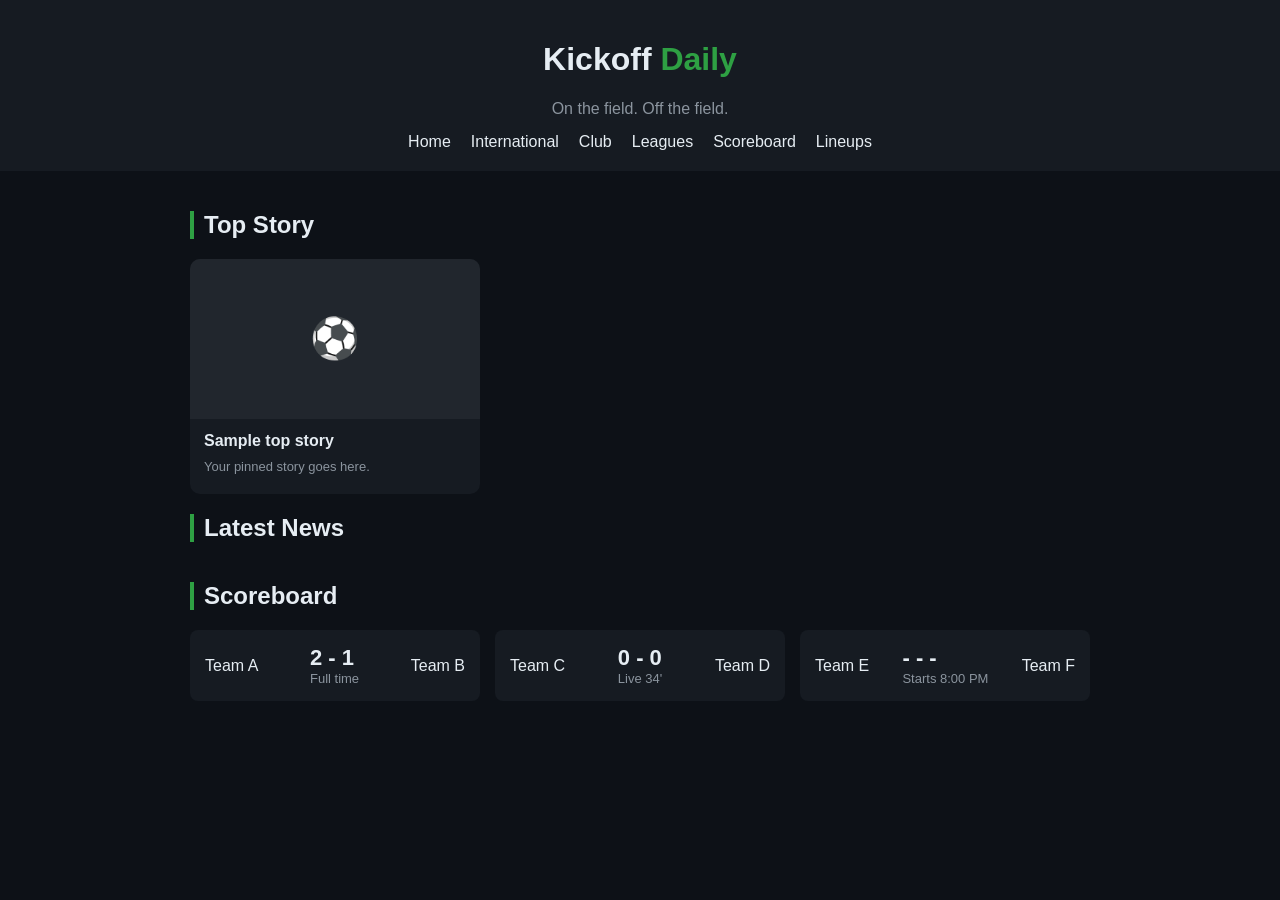
==== index.html @ bcd1dd3a "Add files via upload" ====
<!DOCTYPE html>
<html>
<head>
  <title>Kickoff Daily</title>
  <link rel="stylesheet" href="style.css">
</head>
<body>

  <header>
    <h1>Kickoff <span class="accent">Daily</span></h1>
    <p class="tagline">On the field. Off the field.</p>

    <nav>
      <a href="index.html">Home</a>
      <a href="international.html">International</a>
      <a href="club.html">Club</a>
      <a href="leagues.html">Leagues</a>
      <a href="scores.html">Scoreboard</a>
      <a href="lineups.html">Lineups</a>
    </nav>
  </header>

  <main>
    <section>
      <h2>Top Story</h2>
      <div id="featured" class="cards"></div>
    </section>
    
    <section>
      <h2>Latest News</h2>
      <div id="latest-news" class="cards"></div>
      <p id="updated" class="status"></p>
    </section>

    <section>
      <h2>Scoreboard</h2>
      <div id="scoreboard" class="cards"></div>
    </section>
  </main>

  <script src="script.js"></script>
</body>
</html>
---- style.css ----
body {
  background: #0d1117;
  color: #e6edf3;
  font-family: Arial, sans-serif;
  margin: 0;
}

header {
  background: #161b22;
  text-align: center;
  padding: 20px 10px;
}

.accent { color: #2ea043; }

.tagline {
  color: #8b949e;
  margin: 5px 0 0;
}

nav {
  display: flex;
  justify-content: center;
  flex-wrap: wrap;
  gap: 20px;
  margin-top: 15px;
}

nav a {
  color: #e6edf3;
  text-decoration: none;
}

nav a:hover { color: #2ea043; }

main {
  max-width: 900px;
  margin: auto;
  padding: 20px;
}

h2 {
  border-left: 4px solid #2ea043;
  padding-left: 10px;
}

.cards {
  display: grid;
  grid-template-columns: repeat(auto-fill, minmax(260px, 1fr));
  gap: 15px;
}

.card {
  background: #161b22;
  padding: 15px;
  border-radius: 8px;
}

.card a {
  color: #58a6ff;
  text-decoration: none;
}

.card p { color: #8b949e; }

/* Score cards */
.score-card {
  display: flex;
  justify-content: space-between;
  align-items: center;
  background: #161b22;
  padding: 15px;
  border-radius: 8px;
}

.score {
  font-size: 22px;
  font-weight: bold;
}

.status {
  color: #8b949e;
  font-size: 13px;
}

/* Lineup */
.lineup-teams {
  display: grid;
  grid-template-columns: 1fr 1fr;
  gap: 15px;
}

.lineup-team {
  background: #161b22;
  padding: 15px;
  border-radius: 8px;
}

.lineup-team ul { padding-left: 18px; }

/* News cards with photo */
.news-card {
  display: block;
  background: #161b22;
  border-radius: 10px;
  overflow: hidden;
  text-decoration: none;
  color: #e6edf3;
}

.news-card:hover {
  outline: 1px solid #2ea043;
}

.news-card img {
  width: 100%;
  height: 160px;
  object-fit: cover;
  display: block;
}

.no-photo {
  height: 160px;
  background: #21262d;
  display: flex;
  align-items: center;
  justify-content: center;
  font-size: 40px;
}

.news-text {
  padding: 12px 14px;
}

.news-text h3 {
  margin: 0 0 8px;
  font-size: 16px;
  line-height: 1.3;
}

.news-text p {
  color: #8b949e;
  font-size: 13px;
  margin: 0 0 8px;
}

.source {
  color: #2ea043;
  font-size: 12px;
}
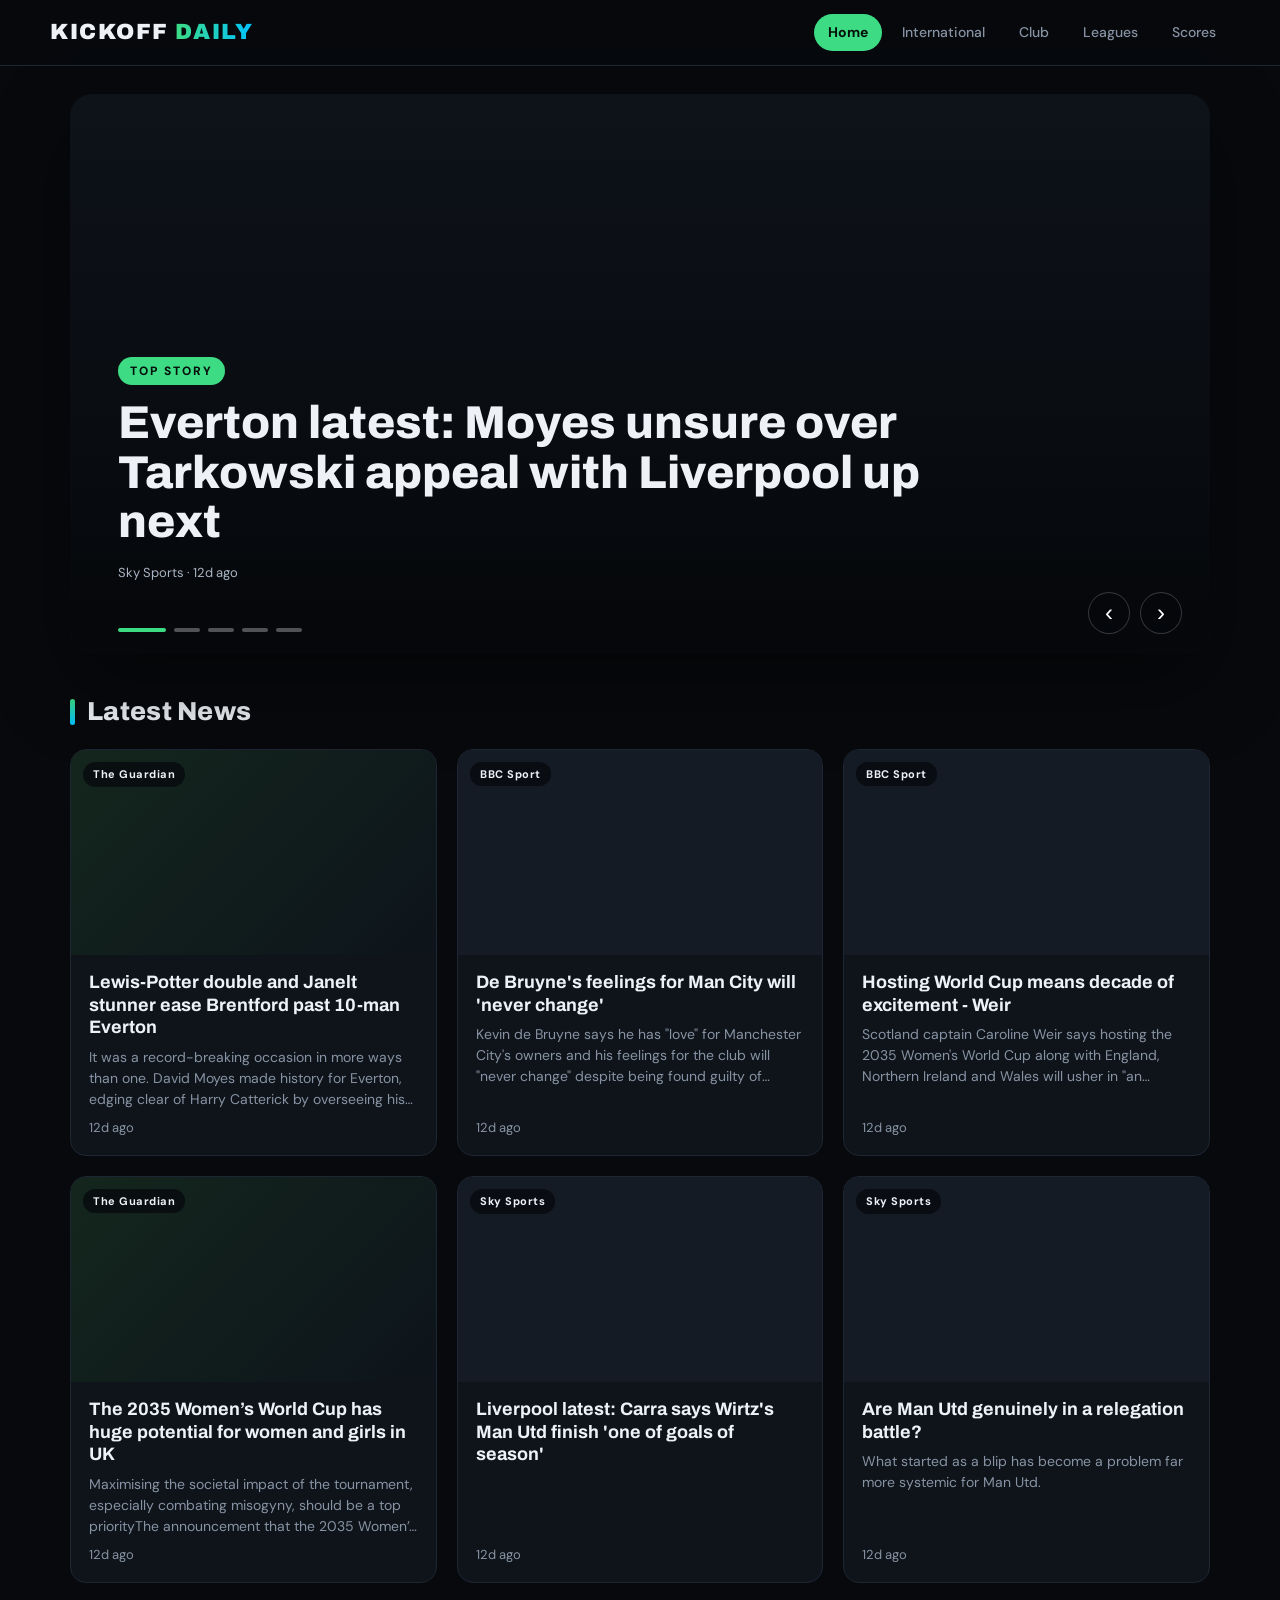
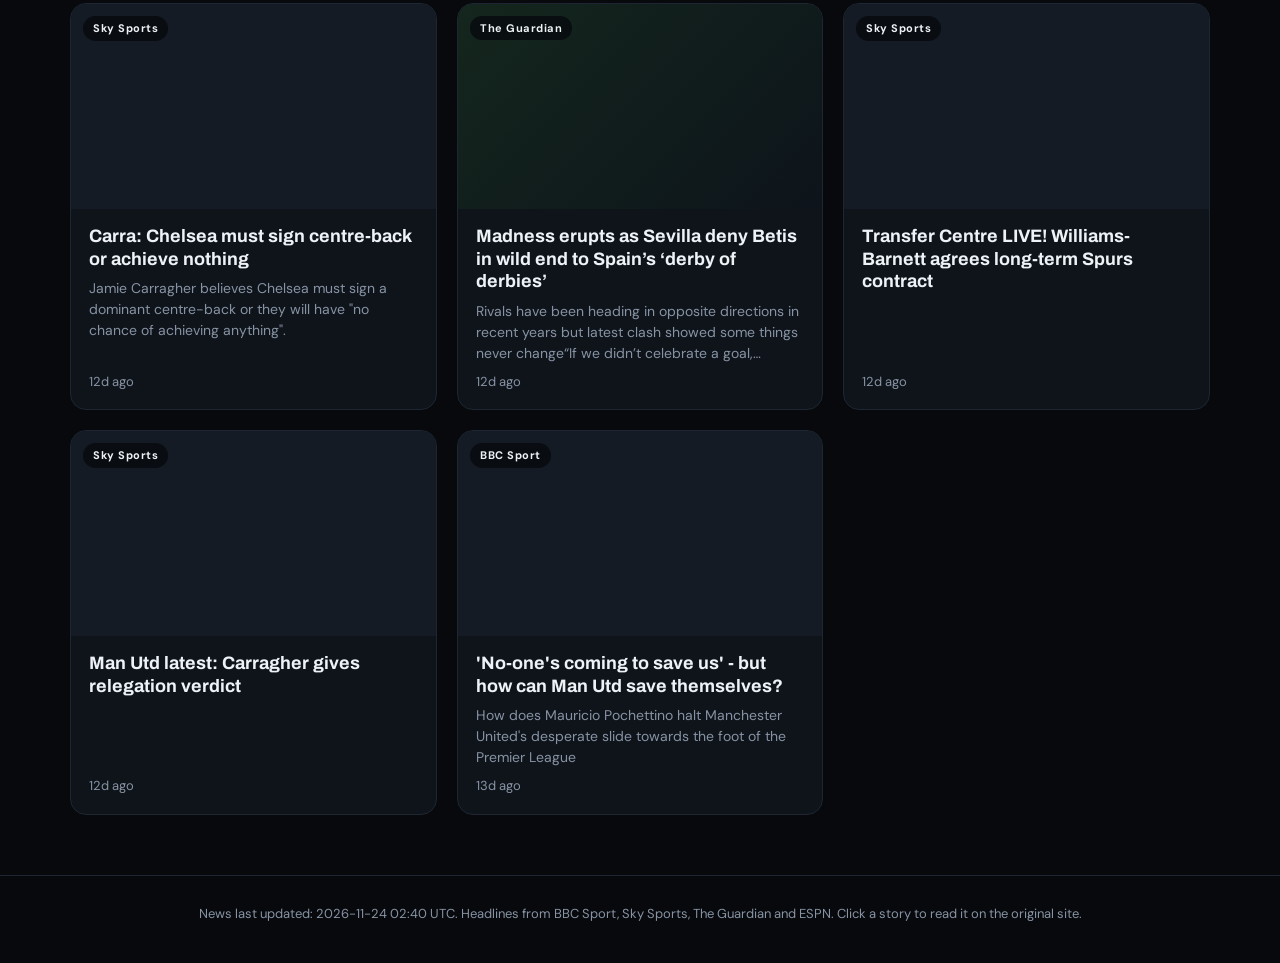
==== commit 861da59f: "Add files via upload" ====
--- a/index.html
+++ b/index.html
@@ -1,43 +1,29 @@
 <!DOCTYPE html>
-<html>
+<html lang="en">
 <head>
+  <meta charset="utf-8">
+  <meta name="viewport" content="width=device-width, initial-scale=1">
   <title>Kickoff Daily</title>
+  <link rel="icon" href="data:image/svg+xml,%3Csvg xmlns='http://www.w3.org/2000/svg' viewBox='0 0 100 100'%3E%3Ctext y='.9em' font-size='90'%3E%E2%9A%BD%3C/text%3E%3C/svg%3E">
+  <link rel="preconnect" href="https://fonts.googleapis.com">
+  <link rel="preconnect" href="https://fonts.gstatic.com" crossorigin>
+  <link href="https://fonts.googleapis.com/css2?family=Archivo:wght@500;700;800;900&family=DM+Sans:wght@400;500;700&display=swap" rel="stylesheet">
   <link rel="stylesheet" href="style.css">
 </head>
-<body>
+<body data-page="home">
+  <div id="site-header"></div>
+  <main>
+    <div class="hero" id="hero"></div>
 
-  <header>
-    <h1>Kickoff <span class="accent">Daily</span></h1>
-    <p class="tagline">On the field. Off the field.</p>
-
-    <nav>
-      <a href="index.html">Home</a>
-      <a href="international.html">International</a>
-      <a href="club.html">Club</a>
-      <a href="leagues.html">Leagues</a>
-      <a href="scores.html">Scoreboard</a>
-      <a href="lineups.html">Lineups</a>
-    </nav>
-  </header>
-
-  <main>
-    <section>
-      <h2>Top Story</h2>
-      <div id="featured" class="cards"></div>
-    </section>
-    
-    <section>
-      <h2>Latest News</h2>
-      <div id="latest-news" class="cards"></div>
-      <p id="updated" class="status"></p>
+    <section id="today-section">
+      <h2 class="section-title">Matches</h2>
+      <div class="strip" id="today-strip"></div>
     </section>
 
-    <section>
-      <h2>Scoreboard</h2>
-      <div id="scoreboard" class="cards"></div>
-    </section>
+    <h2 class="section-title">Latest News</h2>
+    <div class="grid" id="latest-news"></div>
   </main>
-
+  <div id="site-footer"></div>
   <script src="script.js"></script>
 </body>
-</html>+</html>
--- a/style.css
+++ b/style.css
@@ -1,150 +1,241 @@
+:root {
+  --bg: #07090d;
+  --panel: #0f141b;
+  --panel2: #141b24;
+  --line: #1d2632;
+  --text: #eef2f7;
+  --muted: #8793a3;
+  --accent: #3ddc84;
+  --accent2: #00c2ff;
+  --live: #ff4d5e;
+}
+
+* { box-sizing: border-box; }
+
 body {
-  background: #0d1117;
-  color: #e6edf3;
-  font-family: Arial, sans-serif;
   margin: 0;
-}
-
-header {
-  background: #161b22;
-  text-align: center;
-  padding: 20px 10px;
-}
-
-.accent { color: #2ea043; }
-
-.tagline {
-  color: #8b949e;
-  margin: 5px 0 0;
-}
-
-nav {
-  display: flex;
-  justify-content: center;
-  flex-wrap: wrap;
-  gap: 20px;
-  margin-top: 15px;
-}
-
-nav a {
-  color: #e6edf3;
-  text-decoration: none;
-}
-
-nav a:hover { color: #2ea043; }
-
-main {
-  max-width: 900px;
-  margin: auto;
-  padding: 20px;
-}
-
-h2 {
-  border-left: 4px solid #2ea043;
-  padding-left: 10px;
-}
-
-.cards {
-  display: grid;
-  grid-template-columns: repeat(auto-fill, minmax(260px, 1fr));
-  gap: 15px;
-}
-
+  background: var(--bg);
+  color: var(--text);
+  font-family: "DM Sans", system-ui, -apple-system, "Segoe UI", sans-serif;
+  line-height: 1.5;
+  -webkit-font-smoothing: antialiased;
+}
+
+a { color: inherit; text-decoration: none; }
+h1, h2, h3 { font-family: "Archivo", "DM Sans", system-ui, sans-serif; margin: 0; }
+
+/* ---------- Top bar ---------- */
+.topbar {
+  position: sticky; top: 0; z-index: 50;
+  display: flex; align-items: center; justify-content: space-between; gap: 24px;
+  padding: 14px max(20px, calc((100vw - 1180px) / 2));
+  background: rgba(7, 9, 13, 0.82);
+  backdrop-filter: blur(14px);
+  -webkit-backdrop-filter: blur(14px);
+  border-bottom: 1px solid var(--line);
+}
+
+.brand {
+  font-family: "Archivo", sans-serif;
+  font-weight: 900; font-size: 22px; letter-spacing: 1.5px; white-space: nowrap;
+}
+.brand span {
+  margin-left: 6px;
+  background: linear-gradient(90deg, var(--accent), var(--accent2));
+  -webkit-background-clip: text; background-clip: text; color: transparent;
+}
+
+.topbar nav { display: flex; gap: 6px; overflow-x: auto; scrollbar-width: none; }
+.topbar nav::-webkit-scrollbar { display: none; }
+.topbar nav a {
+  padding: 8px 14px; border-radius: 999px; color: var(--muted);
+  font-weight: 500; font-size: 14px; white-space: nowrap; transition: .2s;
+}
+.topbar nav a:hover { color: var(--text); background: var(--panel2); }
+.topbar nav a.on { color: #04110a; background: var(--accent); font-weight: 700; }
+
+/* ---------- Layout ---------- */
+main { max-width: 1180px; margin: 0 auto; padding: 28px 20px 60px; }
+
+.section-title {
+  display: flex; align-items: center; gap: 12px;
+  font-size: 26px; font-weight: 800; letter-spacing: .3px; margin: 38px 0 18px;
+}
+.section-title::before {
+  content: ""; width: 5px; height: 26px; border-radius: 3px;
+  background: linear-gradient(var(--accent), var(--accent2));
+}
+.page-intro { color: var(--muted); margin: -8px 0 20px; }
+
+.empty {
+  color: var(--muted); background: var(--panel); border: 1px dashed var(--line);
+  border-radius: 14px; padding: 26px; text-align: center;
+}
+
+/* ---------- Hero slider ---------- */
+.hero {
+  position: relative; height: clamp(340px, 54vw, 560px);
+  border-radius: 22px; overflow: hidden; background: var(--panel);
+  box-shadow: 0 30px 80px rgba(0, 0, 0, .45);
+}
+.slide { position: absolute; inset: 0; opacity: 0; transition: opacity .7s ease; pointer-events: none; display: block; }
+.slide.on { opacity: 1; pointer-events: auto; }
+.slide-bg { position: absolute; inset: 0; width: 100%; height: 100%; object-fit: cover; }
+.slide-bg.ph { background: radial-gradient(circle at 20% 20%, #1b3a2a, #0b1016 70%); }
+.slide-shade {
+  position: absolute; inset: 0;
+  background: linear-gradient(0deg, rgba(5, 7, 10, .95) 8%, rgba(5, 7, 10, .55) 45%, rgba(5, 7, 10, .1) 100%);
+}
+.slide-text { position: absolute; left: clamp(20px, 4vw, 48px); right: clamp(20px, 8vw, 120px); bottom: clamp(48px, 7vw, 70px); }
+.tag {
+  display: inline-block; font-size: 12px; font-weight: 800; letter-spacing: 2px;
+  padding: 5px 12px; border-radius: 999px; background: var(--accent); color: #04110a; margin-bottom: 14px;
+}
+.slide-text h2 { font-size: clamp(24px, 4.2vw, 46px); line-height: 1.08; font-weight: 800; max-width: 900px; }
+.slide-text p { color: #c3ccd8; margin: 12px 0 10px; max-width: 700px; font-size: clamp(14px, 1.5vw, 17px); }
+.meta { color: var(--muted); font-size: 13px; }
+.slide .meta { color: #aab5c3; }
+
+.arrow {
+  position: absolute; bottom: 20px; z-index: 5;
+  width: 42px; height: 42px; border-radius: 50%; border: 1px solid rgba(255, 255, 255, .2);
+  background: rgba(7, 9, 13, .55); backdrop-filter: blur(8px); color: #fff;
+  font-size: 24px; line-height: 1; cursor: pointer; transition: .2s;
+}
+.arrow:hover { background: var(--accent); color: #04110a; border-color: var(--accent); }
+.arrow.prev { right: 80px; }
+.arrow.next { right: 28px; }
+.dots { position: absolute; left: clamp(20px, 4vw, 48px); bottom: 22px; z-index: 5; display: flex; gap: 8px; }
+.dot { width: 26px; height: 4px; border: 0; border-radius: 3px; background: rgba(255, 255, 255, .3); cursor: pointer; padding: 0; transition: .3s; }
+.dot.on { width: 48px; background: var(--accent); }
+
+/* ---------- News cards ---------- */
+.grid { display: grid; grid-template-columns: repeat(auto-fill, minmax(280px, 1fr)); gap: 20px; }
 .card {
-  background: #161b22;
-  padding: 15px;
-  border-radius: 8px;
-}
-
-.card a {
-  color: #58a6ff;
-  text-decoration: none;
-}
-
-.card p { color: #8b949e; }
-
-/* Score cards */
-.score-card {
-  display: flex;
-  justify-content: space-between;
-  align-items: center;
-  background: #161b22;
-  padding: 15px;
-  border-radius: 8px;
-}
-
-.score {
-  font-size: 22px;
-  font-weight: bold;
-}
-
-.status {
-  color: #8b949e;
-  font-size: 13px;
-}
-
-/* Lineup */
-.lineup-teams {
-  display: grid;
-  grid-template-columns: 1fr 1fr;
-  gap: 15px;
-}
-
-.lineup-team {
-  background: #161b22;
-  padding: 15px;
-  border-radius: 8px;
-}
-
-.lineup-team ul { padding-left: 18px; }
-
-/* News cards with photo */
-.news-card {
-  display: block;
-  background: #161b22;
-  border-radius: 10px;
-  overflow: hidden;
-  text-decoration: none;
-  color: #e6edf3;
-}
-
-.news-card:hover {
-  outline: 1px solid #2ea043;
-}
-
-.news-card img {
-  width: 100%;
-  height: 160px;
-  object-fit: cover;
-  display: block;
-}
-
-.no-photo {
-  height: 160px;
-  background: #21262d;
-  display: flex;
-  align-items: center;
-  justify-content: center;
-  font-size: 40px;
-}
-
-.news-text {
-  padding: 12px 14px;
-}
-
-.news-text h3 {
-  margin: 0 0 8px;
-  font-size: 16px;
-  line-height: 1.3;
-}
-
-.news-text p {
-  color: #8b949e;
-  font-size: 13px;
-  margin: 0 0 8px;
-}
-
-.source {
-  color: #2ea043;
-  font-size: 12px;
-}+  display: flex; flex-direction: column; overflow: hidden;
+  background: var(--panel); border: 1px solid var(--line); border-radius: 16px;
+  transition: transform .25s, border-color .25s, box-shadow .25s;
+}
+.card:hover { transform: translateY(-5px); border-color: #2c3a4b; box-shadow: 0 18px 40px rgba(0, 0, 0, .4); }
+.thumb { position: relative; aspect-ratio: 16 / 9; overflow: hidden; background: var(--panel2); }
+.thumb-img { width: 100%; height: 100%; object-fit: cover; display: block; transition: transform .5s; }
+.thumb-img.ph { background: linear-gradient(135deg, #14261d, #0d141b); }
+.card:hover .thumb-img { transform: scale(1.06); }
+.chip {
+  position: absolute; left: 12px; top: 12px; font-size: 11px; font-weight: 700; letter-spacing: .5px;
+  padding: 4px 10px; border-radius: 999px; background: rgba(7, 9, 13, .78); backdrop-filter: blur(6px);
+}
+.card-body { padding: 16px 18px 18px; display: flex; flex-direction: column; gap: 8px; flex: 1; }
+.card-body h3 { font-size: 18px; line-height: 1.25; font-weight: 700; }
+.card-body p { margin: 0; color: var(--muted); font-size: 14px; display: -webkit-box; -webkit-line-clamp: 3; -webkit-box-orient: vertical; overflow: hidden; }
+.card-body .meta { margin-top: auto; }
+
+/* ---------- Matches ---------- */
+.logo { width: 24px; height: 24px; object-fit: contain; flex-shrink: 0; }
+.league-block { background: var(--panel); border: 1px solid var(--line); border-radius: 16px; margin-bottom: 18px; overflow: hidden; }
+.league-head { display: flex; align-items: center; gap: 10px; padding: 14px 18px; font-weight: 700; background: var(--panel2); border-bottom: 1px solid var(--line); }
+.match {
+  display: grid; grid-template-columns: 70px 1fr 80px 1fr; align-items: center; gap: 10px;
+  padding: 14px 18px; border-bottom: 1px solid var(--line); transition: background .2s;
+}
+.match:last-child { border-bottom: 0; }
+.match:hover { background: var(--panel2); }
+.m-status { font-size: 13px; color: var(--muted); font-weight: 600; }
+.m-status.live { color: var(--live); }
+.m-status.live::before { content: "● "; animation: blink 1.2s infinite; }
+@keyframes blink { 50% { opacity: .3; } }
+.m-team { display: flex; align-items: center; gap: 10px; font-weight: 600; min-width: 0; }
+.m-team.away { justify-content: flex-end; text-align: right; }
+.m-score { text-align: center; font-family: "Archivo", sans-serif; font-weight: 800; font-size: 18px; }
+
+.strip { display: flex; gap: 14px; overflow-x: auto; padding-bottom: 8px; scrollbar-width: thin; }
+.mini {
+  flex: 0 0 210px; background: var(--panel); border: 1px solid var(--line); border-radius: 14px;
+  padding: 14px; display: flex; flex-direction: column; gap: 8px; transition: .2s;
+}
+.mini:hover { border-color: var(--accent); transform: translateY(-3px); }
+.mini .row { display: flex; align-items: center; justify-content: space-between; gap: 8px; font-weight: 600; font-size: 14px; }
+.mini .row span:first-child { display: flex; align-items: center; gap: 8px; min-width: 0; }
+.mini .m-status { font-size: 12px; }
+
+/* ---------- Tabs, tables ---------- */
+.tabs { display: flex; gap: 8px; overflow-x: auto; margin: 0 0 18px; padding-bottom: 4px; scrollbar-width: none; }
+.tab {
+  background: var(--panel); color: var(--muted); border: 1px solid var(--line); border-radius: 999px;
+  padding: 9px 18px; font: inherit; font-weight: 600; font-size: 14px; cursor: pointer; white-space: nowrap; transition: .2s;
+}
+.tab:hover { color: var(--text); }
+.tab.on { background: var(--accent); color: #04110a; border-color: var(--accent); }
+
+.table-wrap { overflow-x: auto; background: var(--panel); border: 1px solid var(--line); border-radius: 16px; }
+table { width: 100%; border-collapse: collapse; min-width: 520px; }
+th, td { padding: 12px 10px; text-align: center; border-bottom: 1px solid var(--line); font-size: 14px; }
+th { color: var(--muted); font-size: 12px; font-weight: 600; letter-spacing: 1px; text-transform: uppercase; }
+th:nth-child(2), td:nth-child(2) { text-align: left; }
+td.team-cell { display: flex; align-items: center; gap: 10px; font-weight: 600; }
+tr:last-child td { border-bottom: 0; }
+tr.hl { background: rgba(61, 220, 132, .1); }
+td.pts { font-weight: 800; color: var(--accent); }
+
+/* ---------- Match page ---------- */
+.match-head {
+  display: grid; grid-template-columns: 1fr auto 1fr; align-items: center; gap: 16px; text-align: center;
+  padding: 30px 20px; border-radius: 22px; border: 1px solid var(--line);
+  background: radial-gradient(circle at 50% 0%, #15301f, var(--panel) 65%);
+}
+.mh-team { display: flex; flex-direction: column; align-items: center; gap: 10px; font-weight: 700; font-size: clamp(14px, 2vw, 20px); }
+.mh-team .logo { width: clamp(48px, 8vw, 84px); height: clamp(48px, 8vw, 84px); }
+.mh-score { font-family: "Archivo", sans-serif; font-weight: 900; font-size: clamp(32px, 6vw, 60px); }
+.mh-status { font-size: 14px; color: var(--muted); font-weight: 600; }
+.mh-status.live { color: var(--live); }
+.mh-comp { color: var(--muted); font-size: 13px; text-align: center; margin: 16px 0 22px; }
+
+.team-toggle { display: flex; gap: 8px; margin-bottom: 14px; }
+.formation { color: var(--muted); font-size: 14px; margin-bottom: 12px; }
+
+.pitch {
+  position: relative; display: flex; flex-direction: column; justify-content: space-around;
+  min-height: 600px; padding: 26px 8px; border-radius: 18px; overflow: hidden;
+  border: 2px solid rgba(255, 255, 255, .28);
+  background: repeating-linear-gradient(0deg, #1c7a3f 0 60px, #1a7139 60px 120px);
+}
+.pitch::before {
+  content: ""; position: absolute; left: 22%; right: 22%; bottom: 0; height: 15%;
+  border: 2px solid rgba(255, 255, 255, .28); border-bottom: 0;
+}
+.pitch::after {
+  content: ""; position: absolute; left: 50%; top: -60px; width: 120px; height: 120px; margin-left: -60px;
+  border: 2px solid rgba(255, 255, 255, .28); border-radius: 50%;
+}
+.pitch-row { position: relative; z-index: 2; display: flex; justify-content: space-around; }
+.player { position: relative; width: 84px; text-align: center; cursor: default; }
+.dot-no {
+  width: 44px; height: 44px; margin: 0 auto 5px; border-radius: 50%;
+  display: flex; align-items: center; justify-content: center;
+  background: #fff; color: #07090d; font-weight: 800; box-shadow: 0 4px 12px rgba(0, 0, 0, .35); transition: transform .2s;
+}
+.player:hover .dot-no { transform: scale(1.15); background: var(--accent); }
+.p-name { font-size: 12px; font-weight: 600; text-shadow: 0 1px 3px rgba(0, 0, 0, .8); }
+.tip {
+  display: none; position: absolute; bottom: 100%; left: 50%; transform: translateX(-50%); z-index: 9;
+  background: var(--bg); border: 1px solid var(--line); border-radius: 8px; padding: 6px 10px; white-space: nowrap; font-size: 12px;
+}
+.player:hover .tip { display: block; }
+
+.subs { display: flex; flex-wrap: wrap; gap: 8px; margin-top: 16px; }
+.sub { background: var(--panel); border: 1px solid var(--line); border-radius: 999px; padding: 6px 14px; font-size: 13px; }
+.sub b { color: var(--accent); margin-right: 6px; }
+
+.info-row { display: flex; justify-content: space-between; gap: 12px; padding: 14px 18px; background: var(--panel); border: 1px solid var(--line); border-radius: 12px; margin-bottom: 8px; }
+.info-row span:first-child { color: var(--muted); }
+
+footer { border-top: 1px solid var(--line); color: var(--muted); font-size: 13px; text-align: center; padding: 28px 20px 40px; }
+
+@media (max-width: 640px) {
+  .match { grid-template-columns: 54px 1fr 54px 1fr; padding: 12px; gap: 6px; font-size: 14px; }
+  .arrow { display: none; }
+  .brand { font-size: 18px; }
+  .player { width: 62px; }
+  .dot-no { width: 38px; height: 38px; }
+  .p-name { font-size: 10px; }
+}
